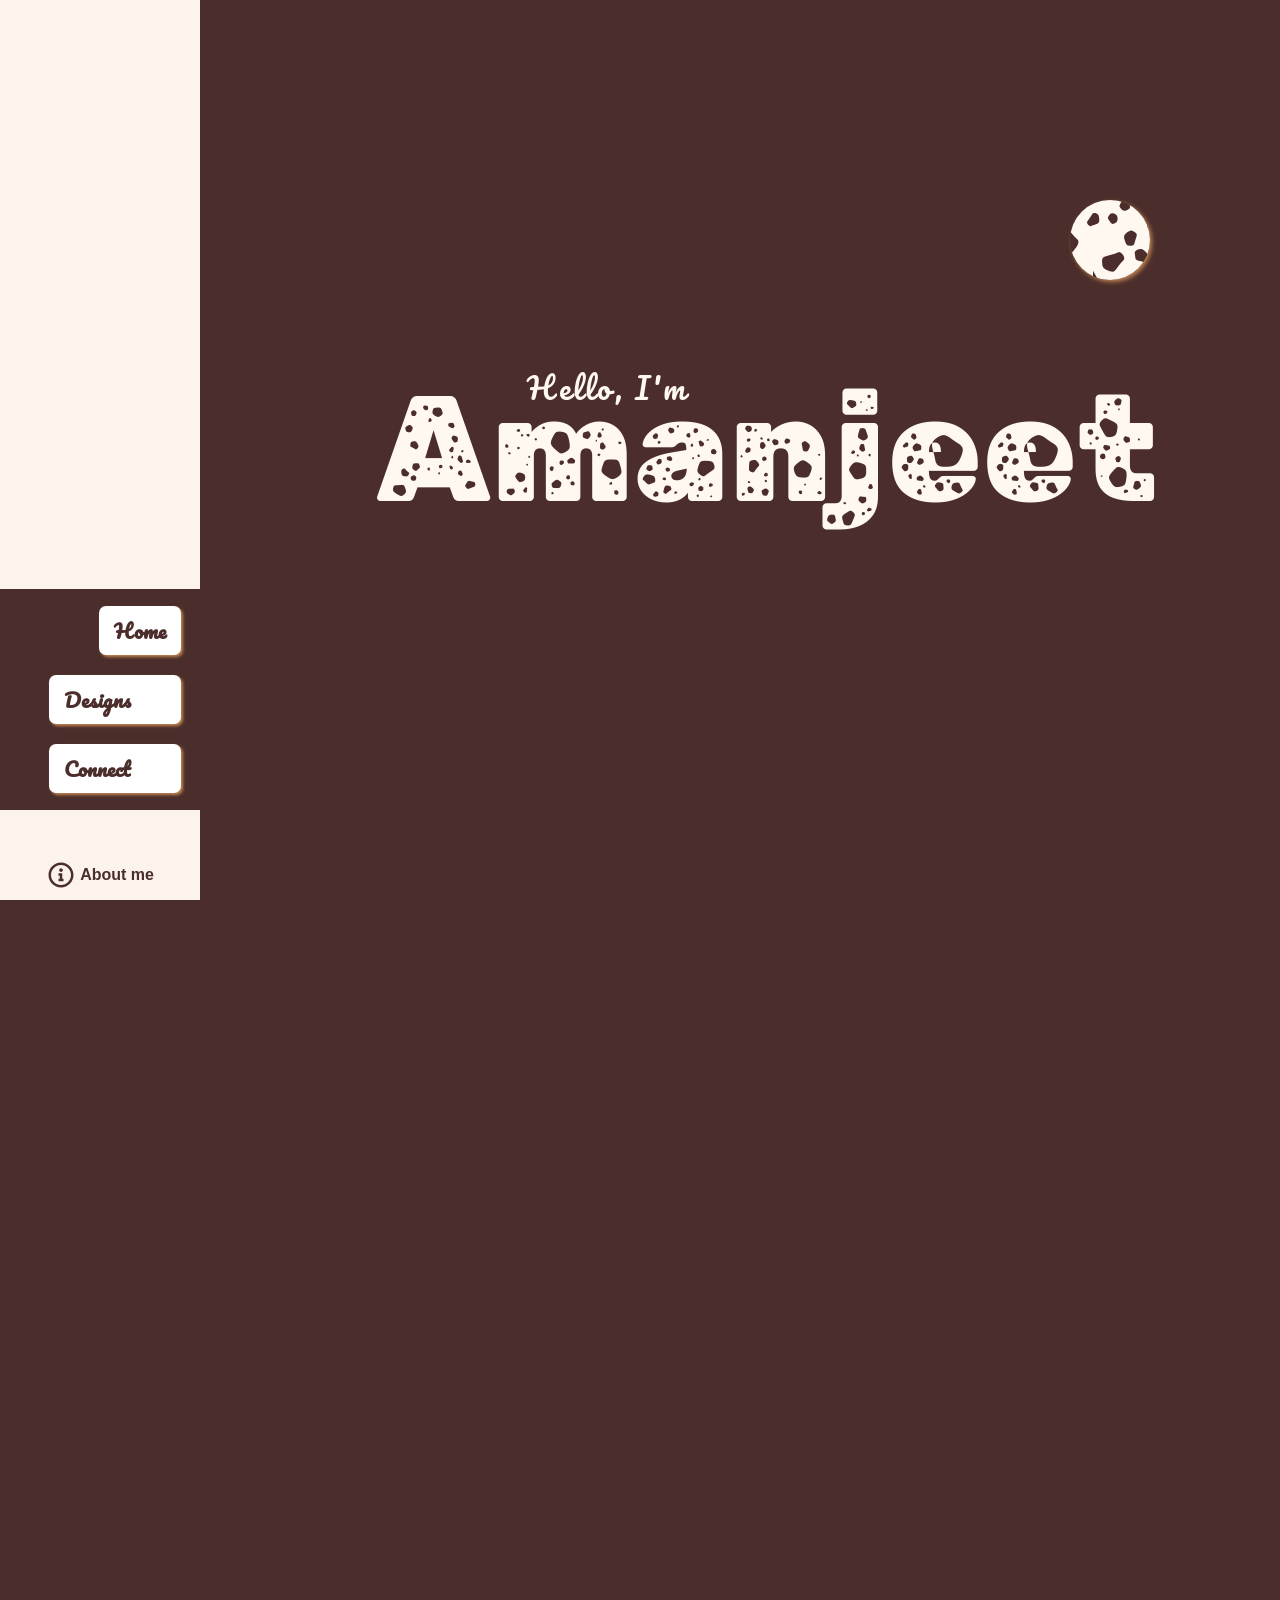
==== index.html @ 7c087d67 "home page completed" ====
<!doctype html>
<html lang="en">
  <head>
    <meta charset="UTF-8" />
    <meta name="viewport" content="width=device-width, initial-scale=1.0" />
    <title>Beast Designer</title>
    <link rel="preconnect" href="https://fonts.googleapis.com" />
    <link rel="preconnect" href="https://fonts.gstatic.com" crossorigin />
    <link
      href="https://fonts.googleapis.com/css2?family=Audiowide&family=Bebas+Neue&family=Black+Ops+One&family=Montserrat:ital,wght@0,100..900;1,100..900&family=Pacifico&display=swap"
      rel="stylesheet"
    />
    <link rel="preconnect" href="https://fonts.googleapis.com" />
    <link rel="preconnect" href="https://fonts.gstatic.com" crossorigin />
    <link
      href="https://fonts.googleapis.com/css2?family=Audiowide&family=Bebas+Neue&family=Black+Ops+One&family=Montserrat:ital,wght@0,100..900;1,100..900&family=Pacifico&family=Rubik+Moonrocks&display=swap"
      rel="stylesheet"
    />

    <link rel="stylesheet" href="style.css" />
  </head>

  <body>
    <div class="sense">
        <div class="about_me">
        <div class="cut">
            <svg width="30" xmlns="http://www.w3.org/2000/svg" viewBox="0 0 24 24" fill="currentColor"><path d="M12 22C6.47715 22 2 17.5228 2 12C2 6.47715 6.47715 2 12 2C17.5228 2 22 6.47715 22 12C22 17.5228 17.5228 22 12 22ZM12 20C16.4183 20 20 16.4183 20 12C20 7.58172 16.4183 4 12 4C7.58172 4 4 7.58172 4 12C4 16.4183 7.58172 20 12 20ZM12 10.5858L14.8284 7.75736L16.2426 9.17157L13.4142 12L16.2426 14.8284L14.8284 16.2426L12 13.4142L9.17157 16.2426L7.75736 14.8284L10.5858 12L7.75736 9.17157L9.17157 7.75736L12 10.5858Z"></path></svg>
        </div>
    </div>
    </div>
    <header>
      <nav>
        <div class="logo"></div>
        <div class="options">
          <ul>
            <a href="#home"><li>Home</li></a>
            <a href="#desingsPath"><li>Designs</li></a>
            <li>Connect</li>
          </ul>
        </div>
        <div class="info">
            <svg width="30" xmlns="http://www.w3.org/2000/svg" viewBox="0 0 24 24" fill="currentColor"><path d="M12 22C6.47715 22 2 17.5228 2 12 2 6.47715 6.47715 2 12 2 17.5228 2 22 6.47715 22 12 22 17.5228 17.5228 22 12 22ZM12 20C16.4183 20 20 16.4183 20 12 20 7.58172 16.4183 4 12 4 7.58172 4 4 7.58172 4 12 4 16.4183 7.58172 20 12 20ZM13 10.5V15H14V17H10V15H11V12.5H10V10.5H13ZM13.5 8C13.5 8.82843 12.8284 9.5 12 9.5 11.1716 9.5 10.5 8.82843 10.5 8 10.5 7.17157 11.1716 6.5 12 6.5 12.8284 6.5 13.5 7.17157 13.5 8Z"></path></svg> <p>About me</p>
        </div>
      </nav>
    </header>
    <main>
      <div class="first">
        <div id="home"></div>
        <div class="astro">K</div>
        <p></p>
        <h1>
          <span> Hello, I'm </span>
          Amanjeet
        </h1>
      </div>
      <div class="second">
        <div id="desingsPath"></div>
      </div>
      <div class="thrird"></div>
    </main>
    <footer></footer>

    <script src="script.js"></script>
  </body>
</html>
---- style.css ----
:root {
  /* colors */
  --primary-color: #fff8f0;
  --primary-sec-color: rgb(252, 244, 235);
  --sec-color: #c08552;
  --third-color: #8c5a3c;
  --fourth-color: #4b2e2b;
}

* {
  padding: 0;
  margin: 0;
  box-sizing: border-box;
}
main,
html {
  position: relative;
  height: 100%;
  overflow-x: hidden;
  width: 100vw;
  color: var(--primary-color);
  background-color: var(--fourth-color);
  scrollbar-width: none;
  font-family: sans-serif;
}
a{
    text-decoration: none;
    color: var(--fourth-color);
}
.about_me{
    height: 400px;
    width: 500px;
    position: fixed;
    top: 25%;
    left: 40%;
    background-color: var(--sec-color);
    z-index: 99;
    border-radius: 10px;
    scale: .3;
    opacity: 0;
    transform-origin: center;
    transition: .3s;
    background-origin: center;
    /* position: relative; */
}
.about_me .cut{
    display: flex;
    align-items: center;
    justify-content: center;
    position: absolute;
    right: 10px;
    top: 10px;
    cursor: pointer;
}
.sense{
    height: 100vh;
    width: 100vw;
    position: absolute;
}
#home{
    position: absolute;
    top: 0px;
    width: 100%;
    height: 20px;
}
nav {
  position: fixed;
  color: var(--fourth-color);
  display: flex;
  flex-direction: column;
  align-items: center;
  justify-content: space-between;
  height: 100vh;
  width: min-content;
  background-color: var(--primary-sec-color);
  z-index: 99;
}
.logo {
  background-image: url(./src/images/logo.png);
  /* border: 2px solid red; */
  height: 105px;
  width: 200px;
  background-position: center;
  background-size: cover;
}
.options {
  position: absolute;
  bottom: 10%;
  width: min-content;
  background-color: var(--fourth-color);
  border-radius: 10px;
}
ul {
  display: flex;
  flex-direction: column;
  justify-content: space-around;
  list-style: none;
  padding: 7px 40px;
}
li {
  align-items: center;
  padding: 7px 15px;
  margin: 10px 20px;
  font-size: 20px;
  background-color: white;
  border-radius: 7px;
  cursor: pointer;
  font-weight: 600;
  box-shadow: 2px 2px 3px var(--sec-color);
  transition: 0.3s;
  margin-left: 50px;
  font-family: "Pacifico", cursive;
}
li:hover {
  scale: 1.05;
  box-shadow: 3px 3px 5px var(--sec-color);
}
.info{
    width: 66%;
    display: flex;
    align-items: center;
    padding: 10px;
    font-weight: 600;
    justify-content: space-around;
    cursor: zoom-in;
}

/* first page */
.first {
  height: 100vh;
  margin-left: 20vw;
  width: 80vw;
  display: flex;
  flex-direction: column;
  align-items: center;
  justify-content: center;
  color: var(--primary-color);
  font-family: "Rubik Moonrocks", sans-serif;
  font-weight: 400;
  font-style: normal;
}
.first h1 {
  letter-spacing: 2px;
  font-weight: 400;
  font-size: 150px;
  position: relative;
}
.first h1 span {
  font-family: "Pacifico", cursive;
  position: absolute;
  font-size: 30px;
  left: 150px;
}
.astro{
    height: 80px;
    width: 80px;
    overflow: hidden;
    /* background-color: red; */
    position: absolute;
    right: 130px;
    top: 200px;
    border-radius: 50%;
    font-size: 300px;
    display: flex;
    align-items: center;
    justify-content: center;
    box-shadow: 2px 2px 4px  #c08552;
}

/* second */
.second {
  position: relative;
  height: 100vh;
}

#desingsPath{
    position: absolute;
    top: 0px;
}
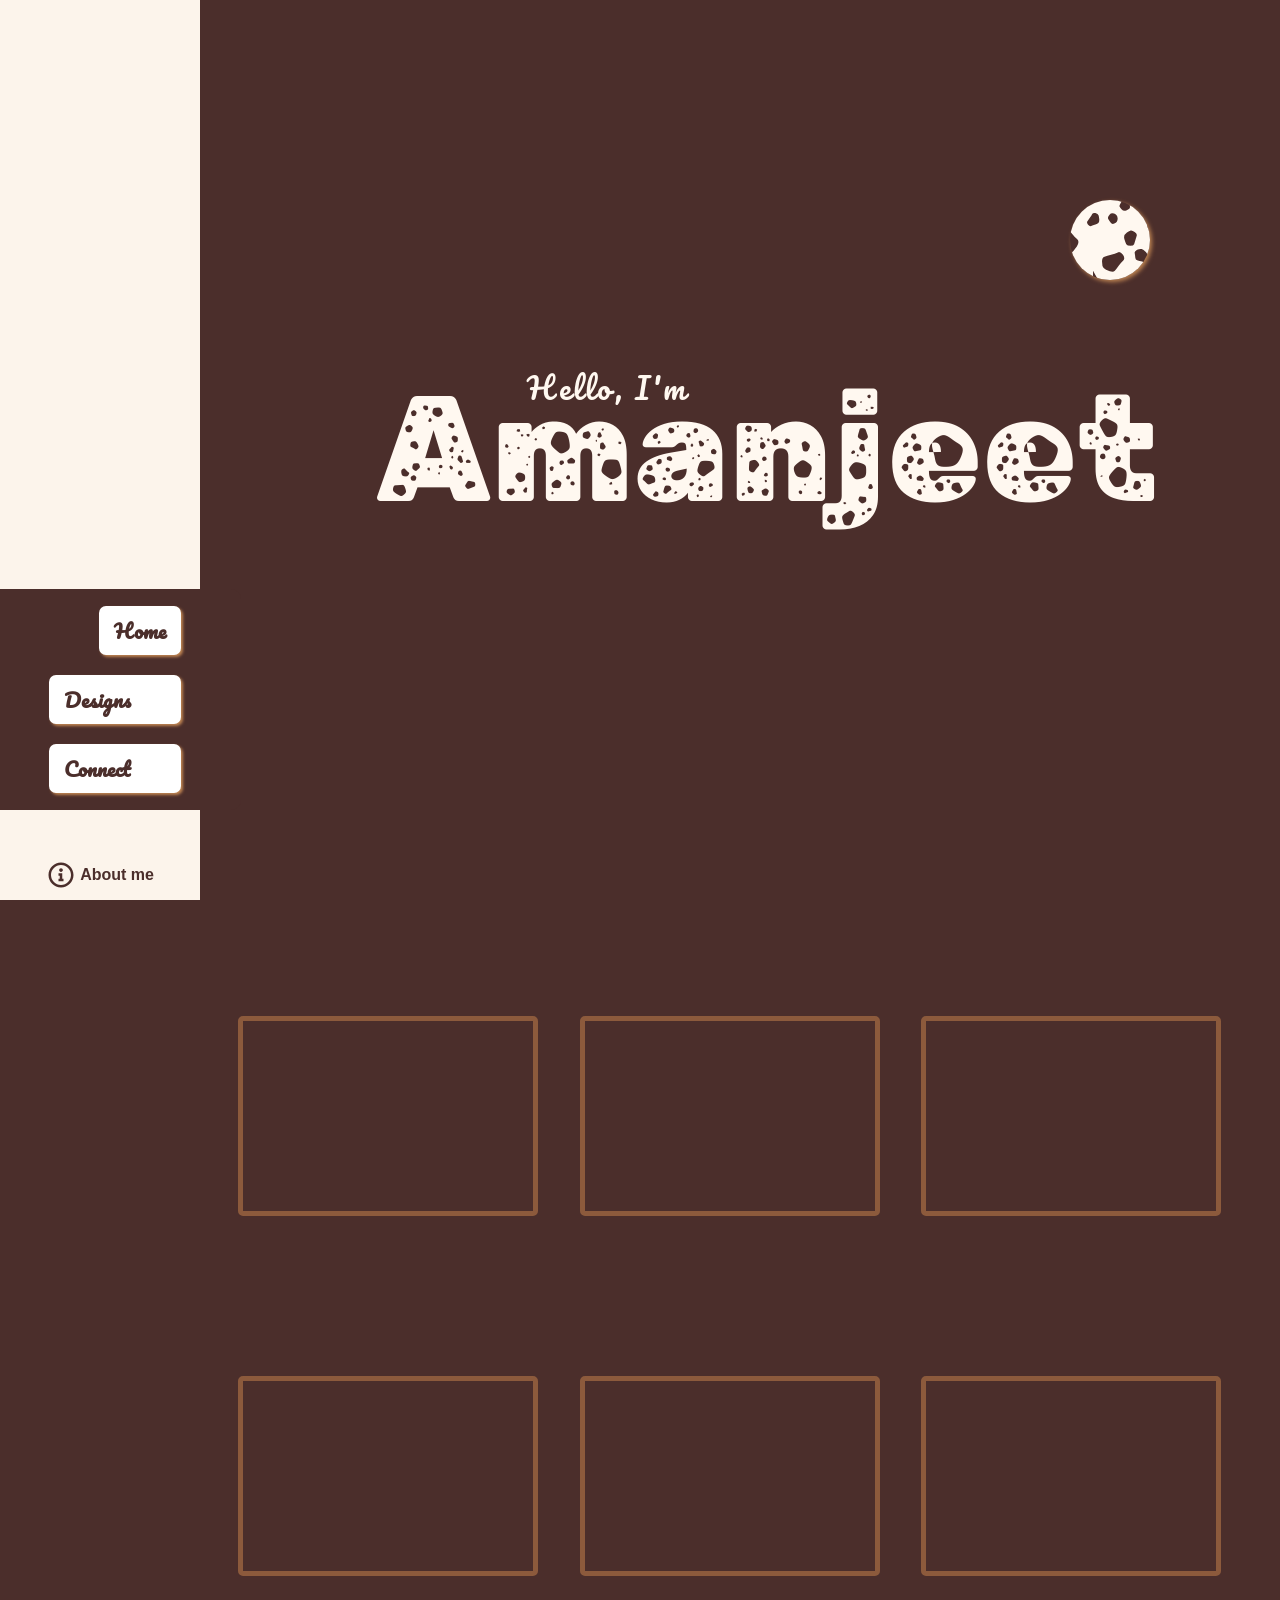
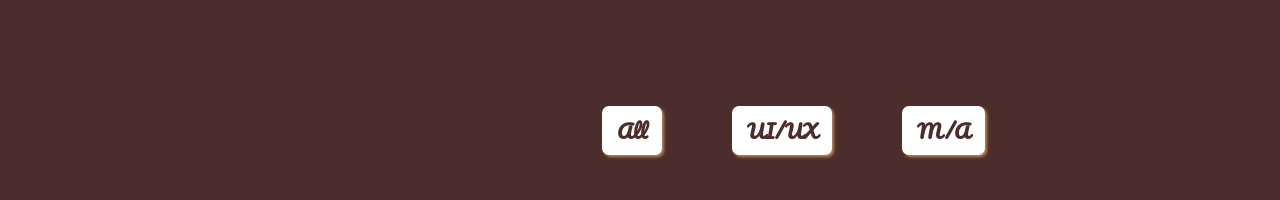
==== commit 4bac1c46: "second  UI completed" ====
--- a/index.html
+++ b/index.html
@@ -22,11 +22,20 @@
 
   <body>
     <div class="sense">
-        <div class="about_me">
+      <div class="about_me">
         <div class="cut">
-            <svg width="30" xmlns="http://www.w3.org/2000/svg" viewBox="0 0 24 24" fill="currentColor"><path d="M12 22C6.47715 22 2 17.5228 2 12C2 6.47715 6.47715 2 12 2C17.5228 2 22 6.47715 22 12C22 17.5228 17.5228 22 12 22ZM12 20C16.4183 20 20 16.4183 20 12C20 7.58172 16.4183 4 12 4C7.58172 4 4 7.58172 4 12C4 16.4183 7.58172 20 12 20ZM12 10.5858L14.8284 7.75736L16.2426 9.17157L13.4142 12L16.2426 14.8284L14.8284 16.2426L12 13.4142L9.17157 16.2426L7.75736 14.8284L10.5858 12L7.75736 9.17157L9.17157 7.75736L12 10.5858Z"></path></svg>
+          <svg
+            width="30"
+            xmlns="http://www.w3.org/2000/svg"
+            viewBox="0 0 24 24"
+            fill="currentColor"
+          >
+            <path
+              d="M12 22C6.47715 22 2 17.5228 2 12C2 6.47715 6.47715 2 12 2C17.5228 2 22 6.47715 22 12C22 17.5228 17.5228 22 12 22ZM12 20C16.4183 20 20 16.4183 20 12C20 7.58172 16.4183 4 12 4C7.58172 4 4 7.58172 4 12C4 16.4183 7.58172 20 12 20ZM12 10.5858L14.8284 7.75736L16.2426 9.17157L13.4142 12L16.2426 14.8284L14.8284 16.2426L12 13.4142L9.17157 16.2426L7.75736 14.8284L10.5858 12L7.75736 9.17157L9.17157 7.75736L12 10.5858Z"
+            ></path>
+          </svg>
         </div>
-    </div>
+      </div>
     </div>
     <header>
       <nav>
@@ -35,11 +44,21 @@
           <ul>
             <a href="#home"><li>Home</li></a>
             <a href="#desingsPath"><li>Designs</li></a>
-            <li>Connect</li>
+            <a href="#connect"><li>Connect</li></a>
           </ul>
         </div>
         <div class="info">
-            <svg width="30" xmlns="http://www.w3.org/2000/svg" viewBox="0 0 24 24" fill="currentColor"><path d="M12 22C6.47715 22 2 17.5228 2 12 2 6.47715 6.47715 2 12 2 17.5228 2 22 6.47715 22 12 22 17.5228 17.5228 22 12 22ZM12 20C16.4183 20 20 16.4183 20 12 20 7.58172 16.4183 4 12 4 7.58172 4 4 7.58172 4 12 4 16.4183 7.58172 20 12 20ZM13 10.5V15H14V17H10V15H11V12.5H10V10.5H13ZM13.5 8C13.5 8.82843 12.8284 9.5 12 9.5 11.1716 9.5 10.5 8.82843 10.5 8 10.5 7.17157 11.1716 6.5 12 6.5 12.8284 6.5 13.5 7.17157 13.5 8Z"></path></svg> <p>About me</p>
+          <svg
+            width="30"
+            xmlns="http://www.w3.org/2000/svg"
+            viewBox="0 0 24 24"
+            fill="currentColor"
+          >
+            <path
+              d="M12 22C6.47715 22 2 17.5228 2 12 2 6.47715 6.47715 2 12 2 17.5228 2 22 6.47715 22 12 22 17.5228 17.5228 22 12 22ZM12 20C16.4183 20 20 16.4183 20 12 20 7.58172 16.4183 4 12 4 7.58172 4 4 7.58172 4 12 4 16.4183 7.58172 20 12 20ZM13 10.5V15H14V17H10V15H11V12.5H10V10.5H13ZM13.5 8C13.5 8.82843 12.8284 9.5 12 9.5 11.1716 9.5 10.5 8.82843 10.5 8 10.5 7.17157 11.1716 6.5 12 6.5 12.8284 6.5 13.5 7.17157 13.5 8Z"
+            ></path>
+          </svg>
+          <p>About me</p>
         </div>
       </nav>
     </header>
@@ -54,9 +73,26 @@
         </h1>
       </div>
       <div class="second">
+        <div class="designs">
+          <div class="card"></div>
+          <div class="card"></div>
+          <div class="card"></div>
+          <div class="card"></div>
+          <div class="card"></div>
+          <div class="card"></div>
+          
+        </div>
         <div id="desingsPath"></div>
+
+        <div class="filters">
+          <ul>
+            <li>All</li>
+            <li>UI/UX</li>
+            <li>M/A</li>
+          </ul>
+        </div>
       </div>
-      <div class="thrird"></div>
+     
     </main>
     <footer></footer>
 
--- a/style.css
+++ b/style.css
@@ -5,6 +5,10 @@
   --sec-color: #c08552;
   --third-color: #8c5a3c;
   --fourth-color: #4b2e2b;
+
+  /* fonts */
+  --cursive: "Pacifico", cursive;
+  --moon-text: "Rubik Moonrocks", sans-serif;
 }
 
 * {
@@ -23,45 +27,45 @@
   scrollbar-width: none;
   font-family: sans-serif;
 }
-a{
-    text-decoration: none;
-    color: var(--fourth-color);
-}
-.about_me{
-    height: 400px;
-    width: 500px;
-    position: fixed;
-    top: 25%;
-    left: 40%;
-    background-color: var(--sec-color);
-    z-index: 99;
-    border-radius: 10px;
-    scale: .3;
-    opacity: 0;
-    transform-origin: center;
-    transition: .3s;
-    background-origin: center;
-    /* position: relative; */
-}
-.about_me .cut{
-    display: flex;
-    align-items: center;
-    justify-content: center;
-    position: absolute;
-    right: 10px;
-    top: 10px;
-    cursor: pointer;
-}
-.sense{
-    height: 100vh;
-    width: 100vw;
-    position: absolute;
-}
-#home{
-    position: absolute;
-    top: 0px;
-    width: 100%;
-    height: 20px;
+a {
+  text-decoration: none;
+  color: var(--fourth-color);
+}
+.about_me {
+  height: 400px;
+  width: 500px;
+  position: fixed;
+  top: 25%;
+  left: 40%;
+  background-color: var(--sec-color);
+  z-index: 99;
+  border-radius: 10px;
+  scale: 0.3;
+  opacity: 0;
+  transform-origin: center;
+  transition: 0.3s;
+  background-origin: center;
+  /* position: relative; */
+}
+.about_me .cut {
+  display: flex;
+  align-items: center;
+  justify-content: center;
+  position: absolute;
+  right: 10px;
+  top: 10px;
+  cursor: pointer;
+}
+.sense {
+  height: 100vh;
+  width: 100vw;
+  position: absolute;
+}
+#home {
+  position: absolute;
+  top: 0px;
+  width: 100%;
+  height: 20px;
 }
 nav {
   position: fixed;
@@ -109,35 +113,38 @@
   box-shadow: 2px 2px 3px var(--sec-color);
   transition: 0.3s;
   margin-left: 50px;
-  font-family: "Pacifico", cursive;
+  font-family: var(--cursive);
 }
 li:hover {
   scale: 1.05;
   box-shadow: 3px 3px 5px var(--sec-color);
 }
-.info{
-    width: 66%;
-    display: flex;
-    align-items: center;
-    padding: 10px;
-    font-weight: 600;
-    justify-content: space-around;
-    cursor: zoom-in;
+.info {
+  width: 66%;
+  display: flex;
+  align-items: center;
+  padding: 10px;
+  font-weight: 600;
+  justify-content: space-around;
+  cursor: zoom-in;
 }
 
 /* first page */
 .first {
   height: 100vh;
+  width: 80vw;
   margin-left: 20vw;
-  width: 80vw;
   display: flex;
   flex-direction: column;
   align-items: center;
   justify-content: center;
   color: var(--primary-color);
-  font-family: "Rubik Moonrocks", sans-serif;
+  font-family: var(--moon-text);
   font-weight: 400;
   font-style: normal;
+  position: absolute;
+  right: 0px;
+  
 }
 .first h1 {
   letter-spacing: 2px;
@@ -146,34 +153,148 @@
   position: relative;
 }
 .first h1 span {
-  font-family: "Pacifico", cursive;
+  font-family: var(--cursive);
   position: absolute;
   font-size: 30px;
   left: 150px;
 }
-.astro{
-    height: 80px;
-    width: 80px;
-    overflow: hidden;
-    /* background-color: red; */
-    position: absolute;
-    right: 130px;
-    top: 200px;
-    border-radius: 50%;
-    font-size: 300px;
-    display: flex;
-    align-items: center;
-    justify-content: center;
-    box-shadow: 2px 2px 4px  #c08552;
+.astro {
+  height: 80px;
+  width: 80px;
+  overflow: hidden;
+  /* background-color: red; */
+  position: absolute;
+  right: 130px;
+  top: 200px;
+  border-radius: 50%;
+  font-size: 300px;
+  display: flex;
+  align-items: center;
+  justify-content: center;
+  box-shadow: 2px 2px 4px #c08552;
 }
 
 /* second */
 .second {
   position: relative;
   height: 100vh;
-}
-
-#desingsPath{
-    position: absolute;
-    top: 0px;
-}
+  right: 0px;
+  width: full;
+  display: flex;
+  margin-top: 100vh;
+}
+.designs{
+  width: 80%;
+  height: 80vh;
+  margin-left: 17vw;
+  margin-top: 4vh;
+  z-index: 100000;
+  display: flex;
+  align-items: center;
+  justify-content: space-around;
+  flex-wrap: wrap;
+}
+.card{
+  height: 200px;
+  width: 300px;
+  margin: 10px 20px;
+  border: 5px solid var(--third-color);
+  border-radius: 5px;
+}
+
+#desingsPath {
+  position: absolute;
+  top: 0px;
+}
+.filters {
+  position: absolute;
+  bottom: 40px;
+  left: 40%;
+  border-radius: 45px;
+  width: 400px;
+  height: 60px;
+  color: #4b2e2b;
+  display: flex;
+}
+.filters ul {
+  display: flex;
+  align-items: center;
+  justify-content: center;
+  flex-wrap: wrap;
+}
+/* third */
+.third {
+  height: 100vh;
+  width: 80vw;
+  margin-left: 20vw;
+  position: relative;
+  display: flex;
+  align-items: center;
+  justify-content: center;
+  flex-direction: column;
+}
+.third h3 {
+  font-family: var(--cursive);
+}
+.third #connect {
+  position: absolute;
+  top: 0px;
+}
+.third form {
+  background-color: var(--primary-sec-color);
+  padding: 40px 70px;
+  border-radius: 10px;
+  min-height: 60vh;
+  position: relative;
+}
+form input,
+form textarea {
+  width: 250px;
+  height: 50px;
+  padding: 3px 10px;
+  border: 2px solid var(--third-color);
+  border-radius: 10px 20px 5px;
+  letter-spacing: 1px;
+  font-family: var(--cursive);
+
+}
+
+form textarea {
+  width: 100%;
+  margin: 10px 0px;
+  padding: 10px;
+  height: 100px;
+}
+form button {
+  position: absolute;
+  left: 50%;
+  top: 50%;
+  translate: -50%;
+  align-self: center;
+  width: 60%;
+  align-self: flex-end;
+  padding: 10px;
+  border: 2px solid var(--third-color);
+  border-radius: 20px 5px 10px;
+  font-family: var(--cursive);
+  background-color: var(--fourth-color);
+  color: var(--primary-color);
+  font-size: 20px;
+  cursor: pointer;
+
+}
+.social_media{
+  display: flex;
+  width: 100%;
+  height: min-content;
+  left: 0;
+  position: absolute;
+  bottom: 10%;
+  color: var(--fourth-color);
+}
+.social_media ul{
+  margin: 0%;
+  display: flex;
+  width: 100%;
+  flex-direction: row;
+}
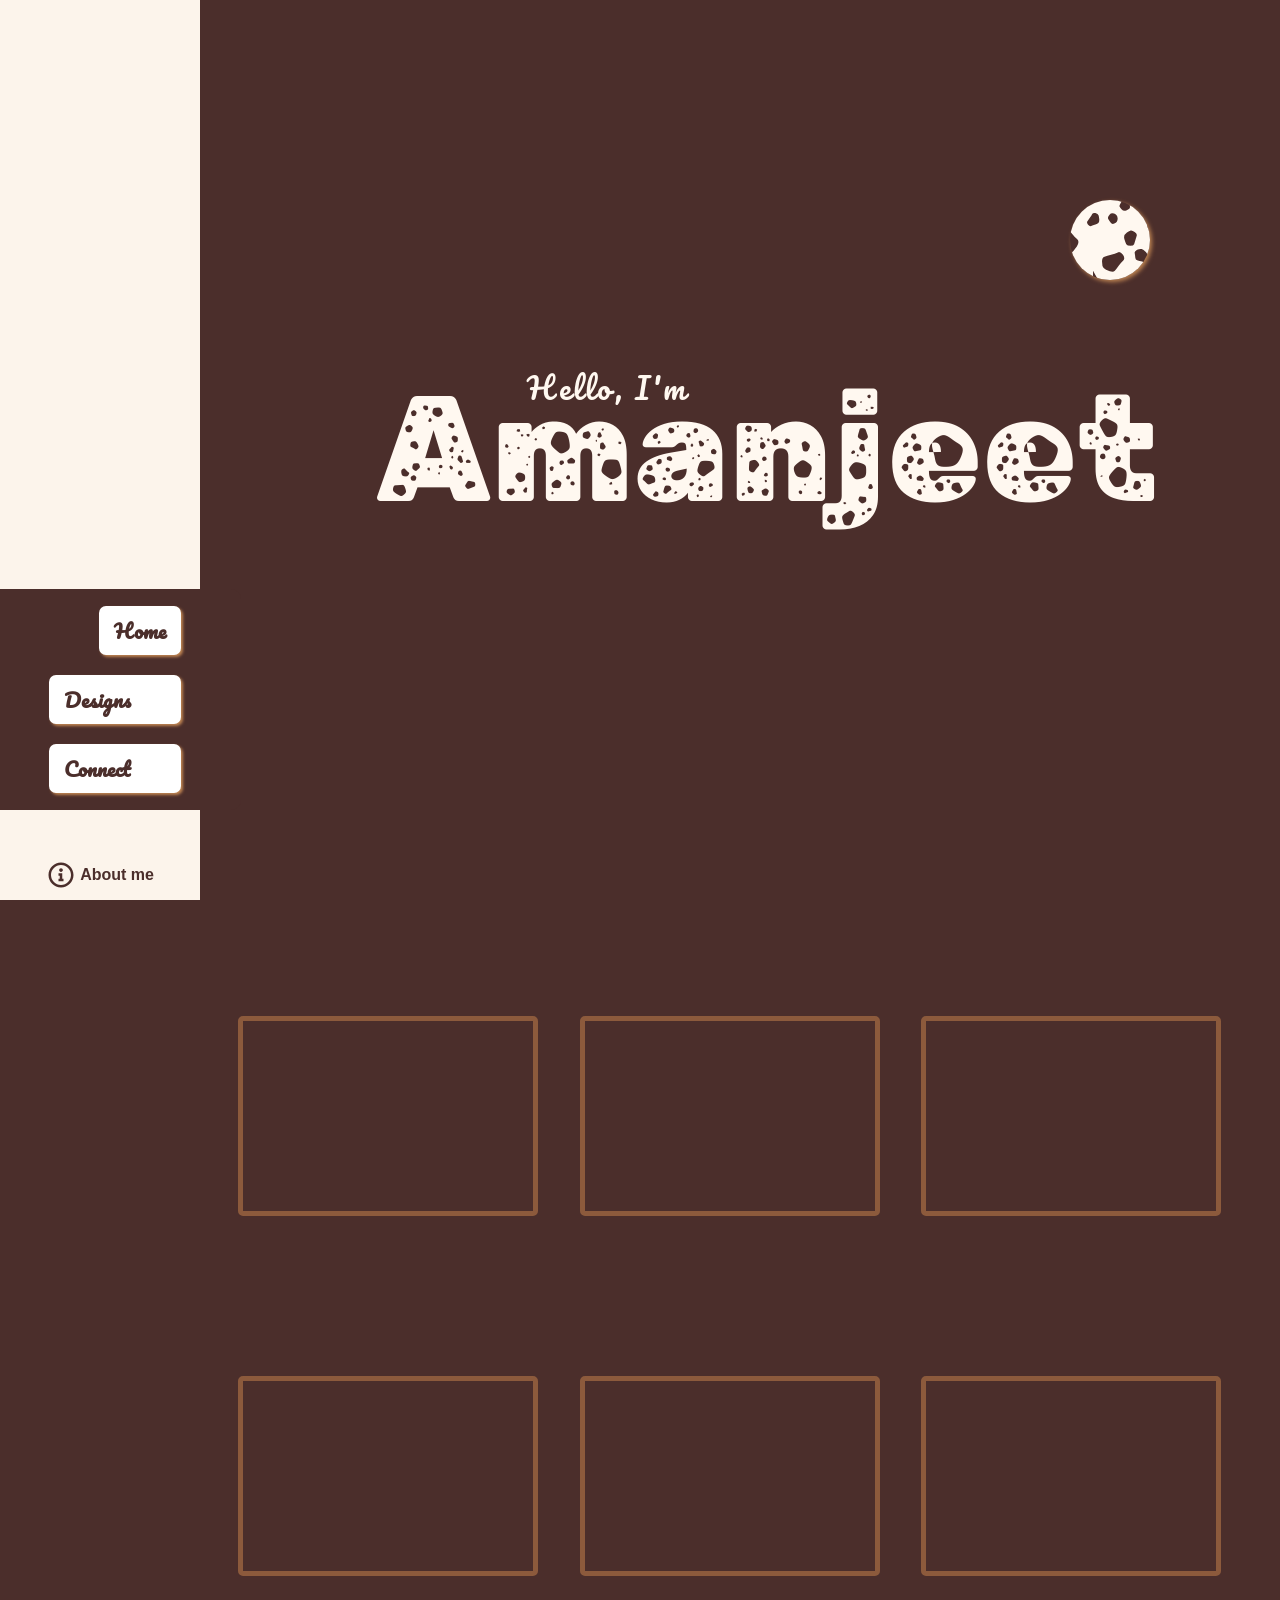
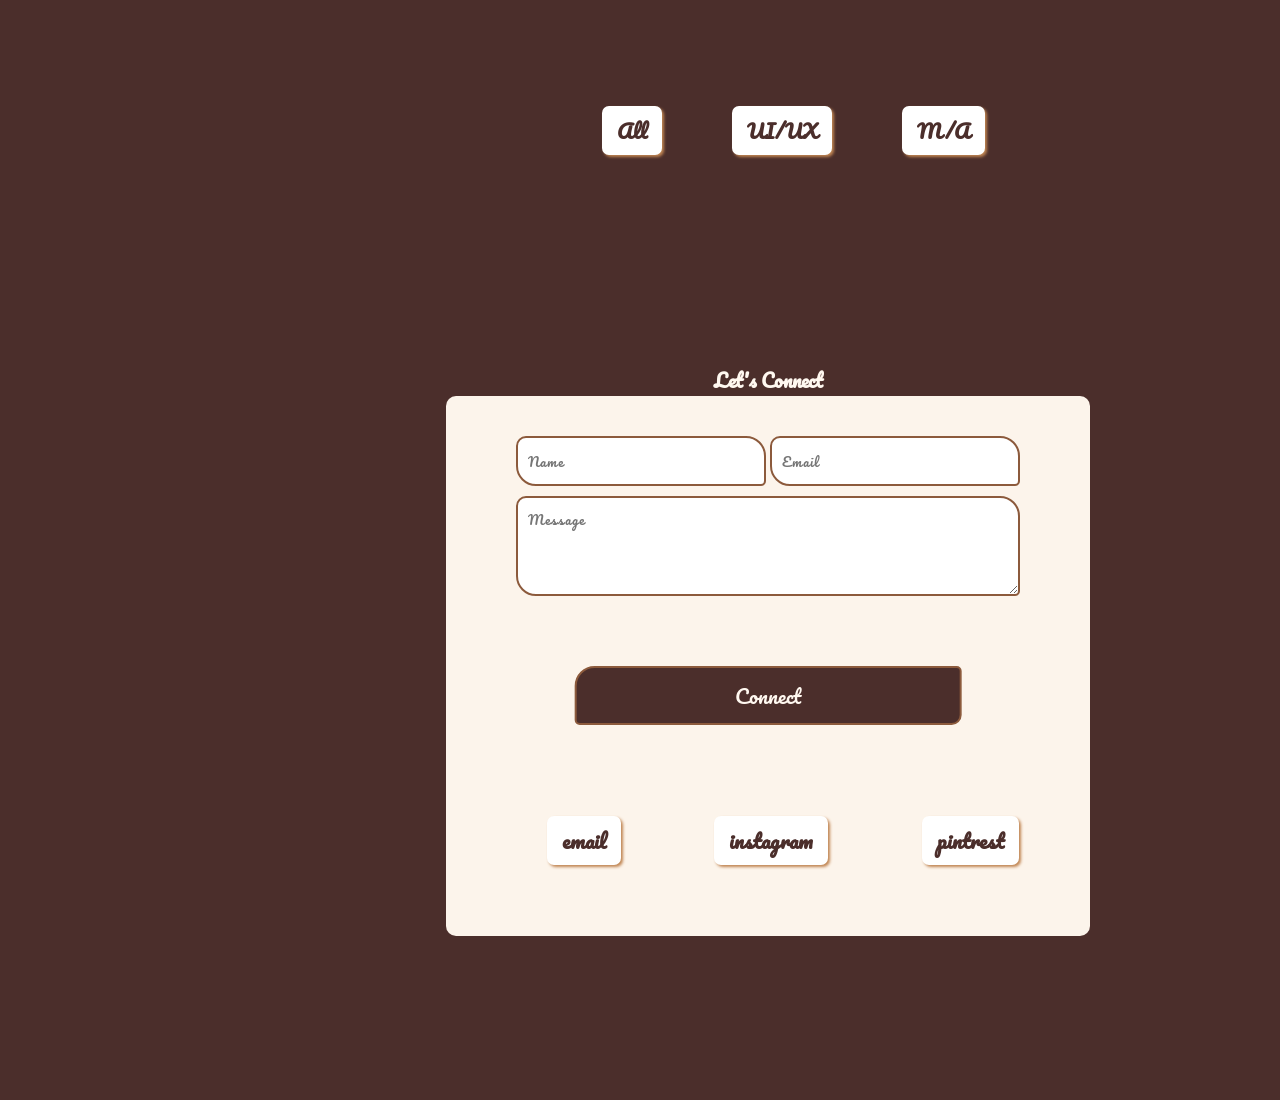
==== commit 2950c9e3: "third page form UI completed" ====
--- a/index.html
+++ b/index.html
@@ -92,7 +92,36 @@
           </ul>
         </div>
       </div>
-     
+       <div class="third">
+        <div id="connect"></div>
+        <h3>Let's Connect</h3>
+        <form action="POST">
+          <label for="name">
+            <input type="text" placeholder="Name" />
+          </label>
+          <label for="name">
+            <input type="text" placeholder="Email" />
+          </label>
+          <br />
+          <label for="message">
+            <textarea
+              name="message"
+              id="message"
+              placeholder="Message"
+            ></textarea>
+          </label>
+          <button type="submit">Connect</button>
+
+        <div class="social_media">
+          <ul>
+            <li>email</li>
+            <li>instagram</li>
+            <li>pintrest</li>
+          </ul>
+        </div>
+
+        </form>
+      </div>
     </main>
     <footer></footer>
 
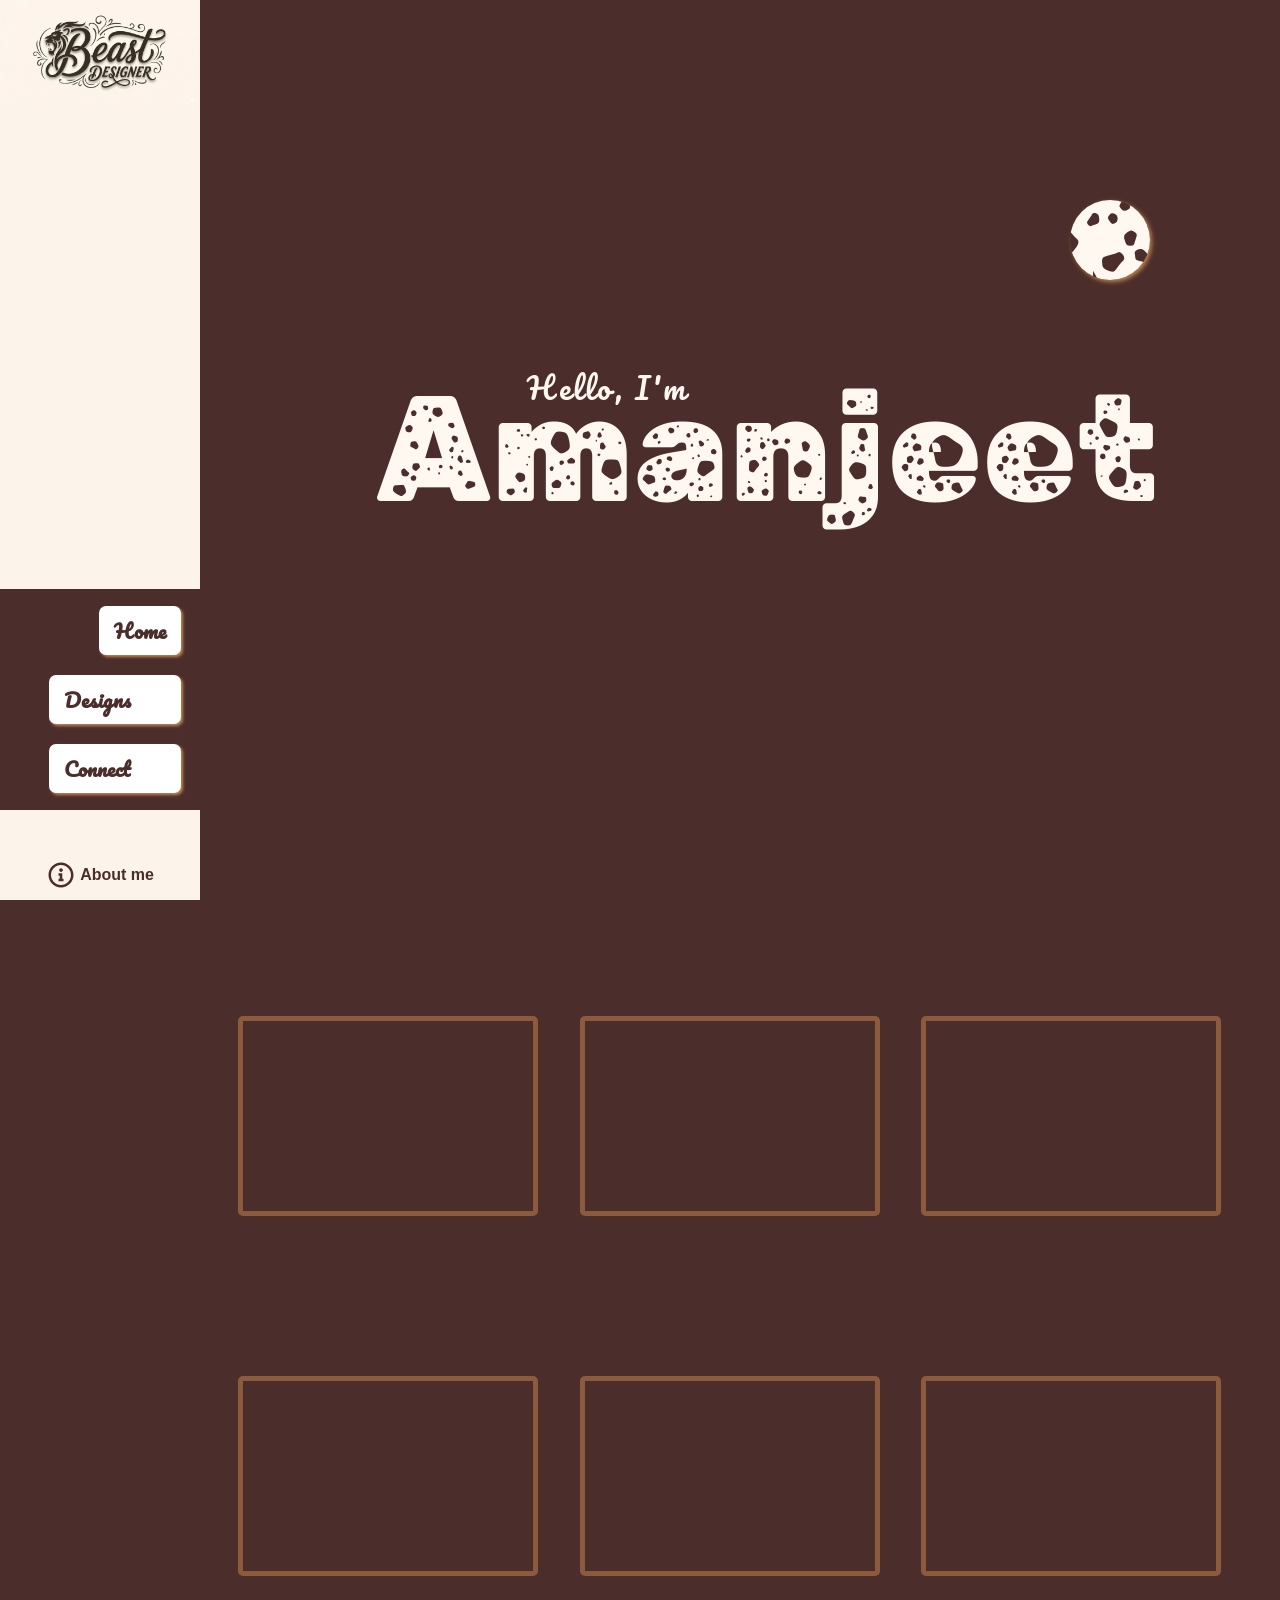
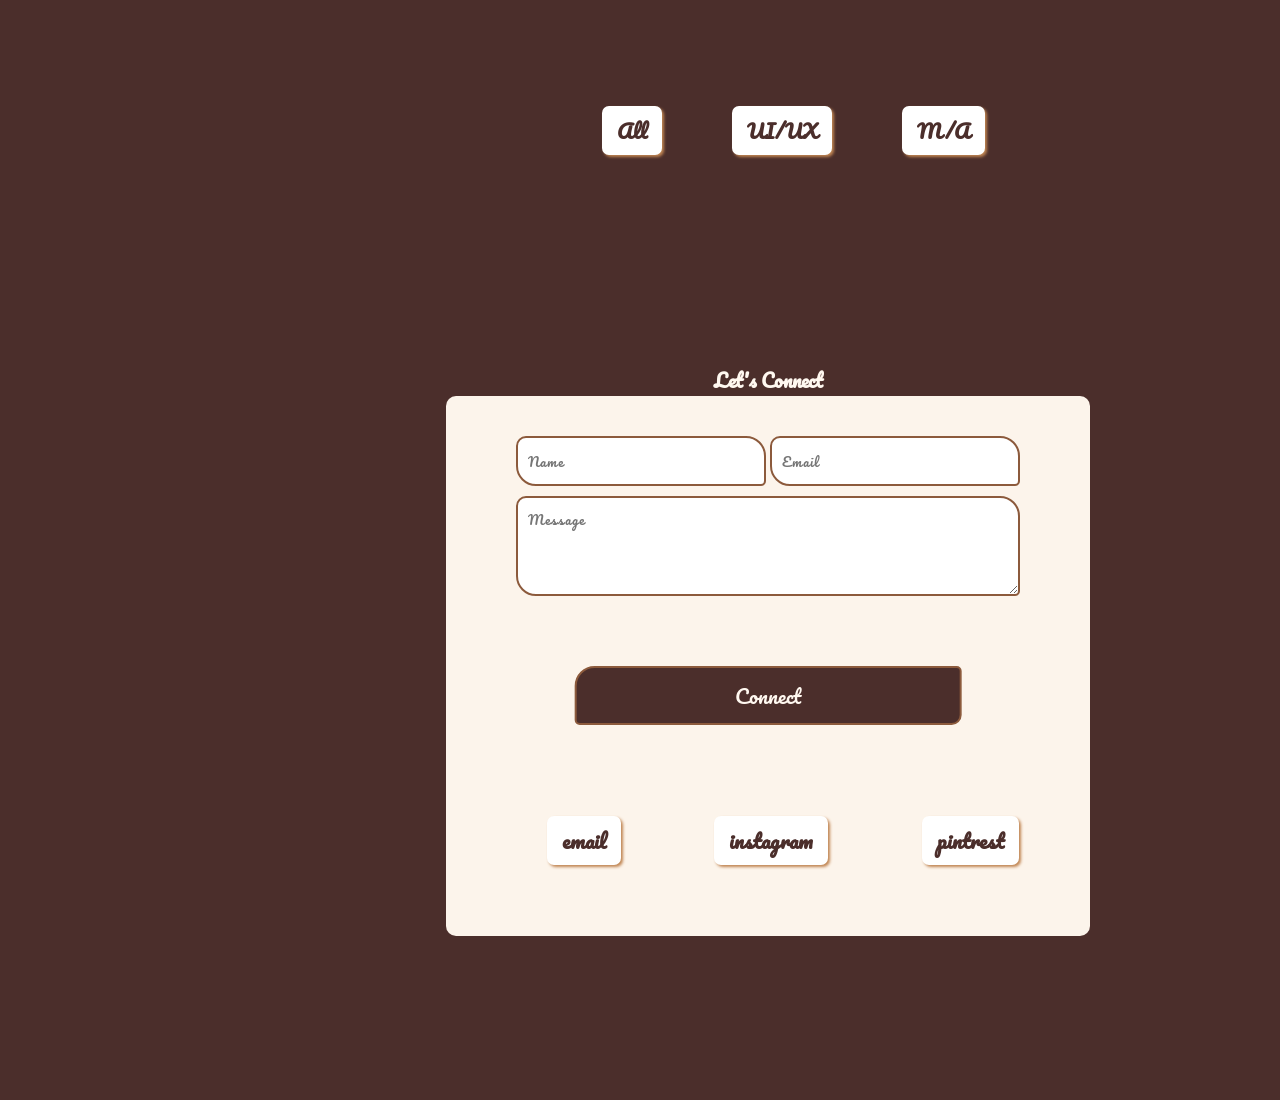
==== commit 9509ec69: "change the img ext" ====
--- a/index.html
+++ b/index.html
@@ -39,7 +39,8 @@
     </div>
     <header>
       <nav>
-        <div class="logo"></div>
+        <div class="logo">
+        </div>
         <div class="options">
           <ul>
             <a href="#home"><li>Home</li></a>
--- a/style.css
+++ b/style.css
@@ -80,7 +80,7 @@
   z-index: 99;
 }
 .logo {
-  background-image: url(./src/images/logo.png);
+  background-image: url(./src/images/logo.webp);
   /* border: 2px solid red; */
   height: 105px;
   width: 200px;
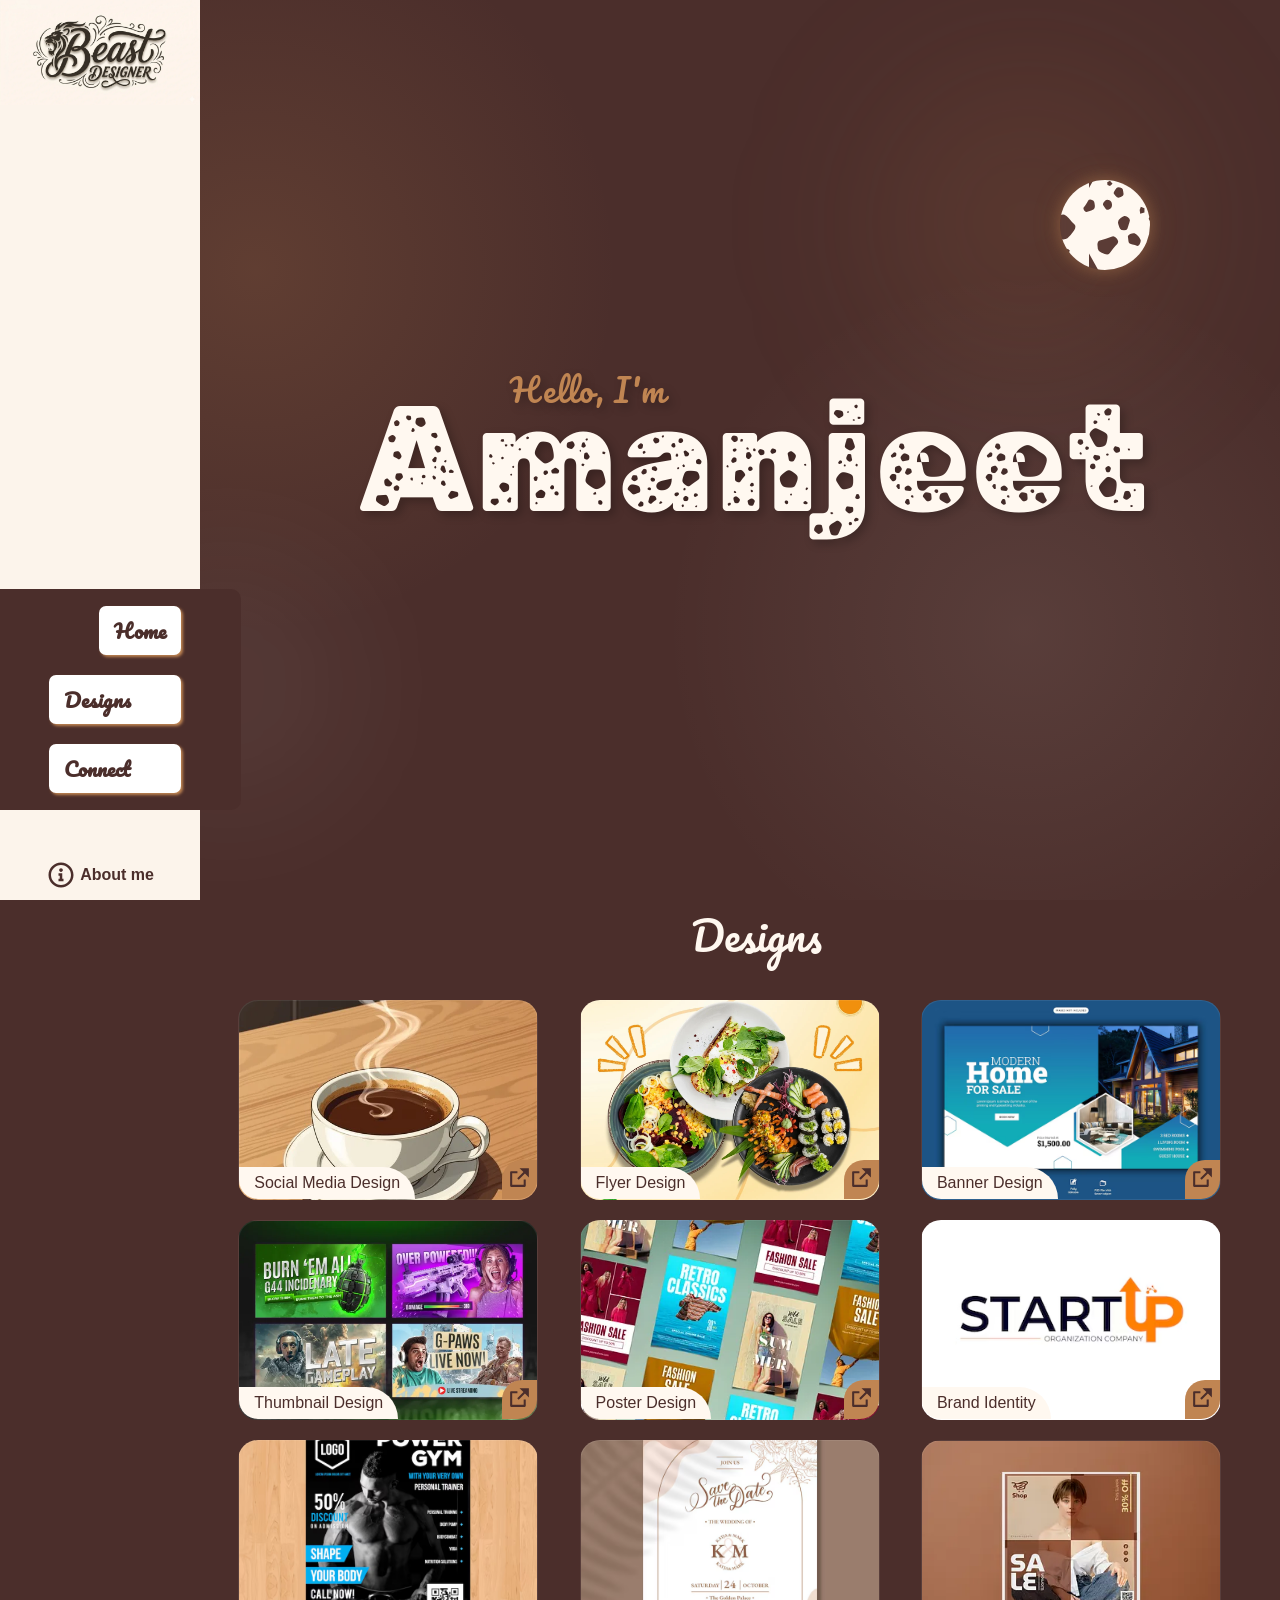
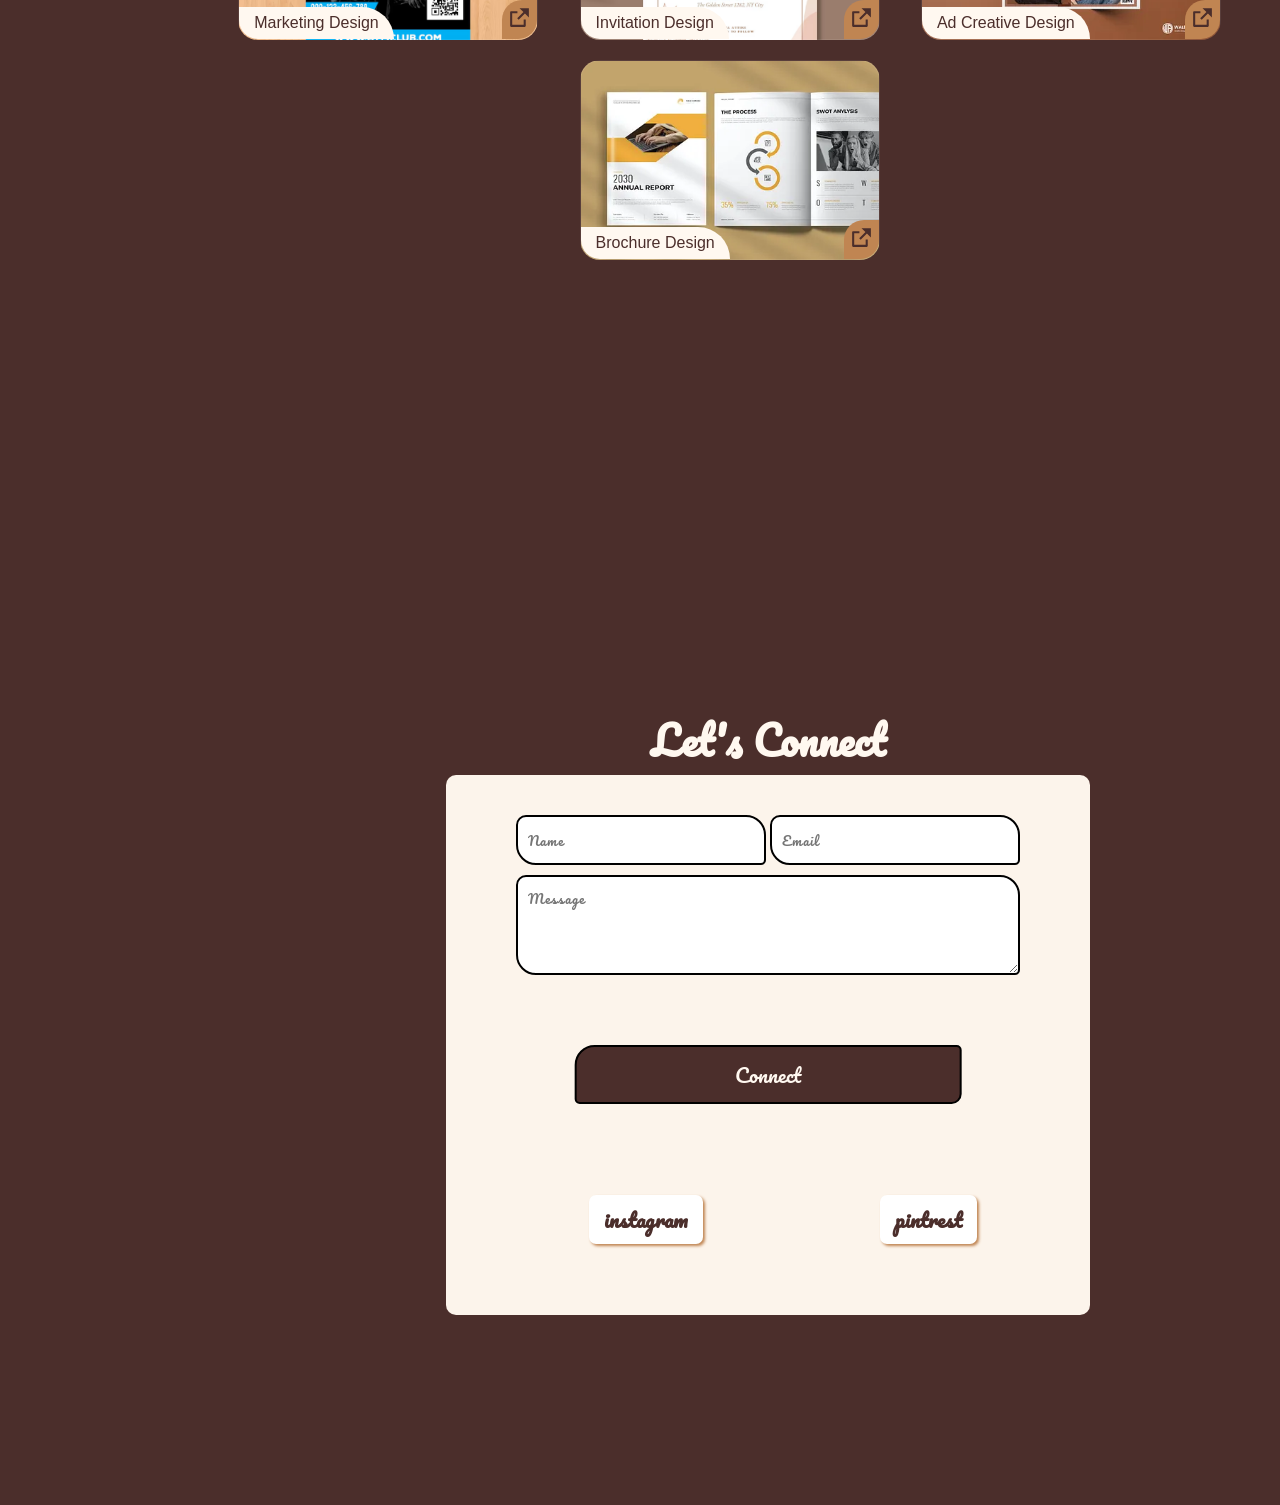
==== commit b6113423: "images added & second page completed" ====
--- a/index.html
+++ b/index.html
@@ -21,26 +21,24 @@
   </head>
 
   <body>
-    <div class="sense">
-      <div class="about_me">
-        <div class="cut">
-          <svg
-            width="30"
-            xmlns="http://www.w3.org/2000/svg"
-            viewBox="0 0 24 24"
-            fill="currentColor"
-          >
-            <path
-              d="M12 22C6.47715 22 2 17.5228 2 12C2 6.47715 6.47715 2 12 2C17.5228 2 22 6.47715 22 12C22 17.5228 17.5228 22 12 22ZM12 20C16.4183 20 20 16.4183 20 12C20 7.58172 16.4183 4 12 4C7.58172 4 4 7.58172 4 12C4 16.4183 7.58172 20 12 20ZM12 10.5858L14.8284 7.75736L16.2426 9.17157L13.4142 12L16.2426 14.8284L14.8284 16.2426L12 13.4142L9.17157 16.2426L7.75736 14.8284L10.5858 12L7.75736 9.17157L9.17157 7.75736L12 10.5858Z"
-            ></path>
-          </svg>
-        </div>
+    <div class="sense"></div>
+    <div class="about_me">
+      <div class="cut">
+        <svg
+          width="30"
+          xmlns="http://www.w3.org/2000/svg"
+          viewBox="0 0 24 24"
+          fill="currentColor"
+        >
+          <path
+            d="M12 22C6.47715 22 2 17.5228 2 12C2 6.47715 6.47715 2 12 2C17.5228 2 22 6.47715 22 12C22 17.5228 17.5228 22 12 22ZM12 20C16.4183 20 20 16.4183 20 12C20 7.58172 16.4183 4 12 4C7.58172 4 4 7.58172 4 12C4 16.4183 7.58172 20 12 20ZM12 10.5858L14.8284 7.75736L16.2426 9.17157L13.4142 12L16.2426 14.8284L14.8284 16.2426L12 13.4142L9.17157 16.2426L7.75736 14.8284L10.5858 12L7.75736 9.17157L9.17157 7.75736L12 10.5858Z"
+          ></path>
+        </svg>
       </div>
     </div>
     <header>
       <nav>
-        <div class="logo">
-        </div>
+        <div class="logo"></div>
         <div class="options">
           <ul>
             <a href="#home"><li>Home</li></a>
@@ -74,26 +72,14 @@
         </h1>
       </div>
       <div class="second">
+        <p class="headline" id="secondpage">Designs</p>
         <div class="designs">
-          <div class="card"></div>
-          <div class="card"></div>
-          <div class="card"></div>
-          <div class="card"></div>
-          <div class="card"></div>
-          <div class="card"></div>
-          
+          <!-- cards as project -->
         </div>
         <div id="desingsPath"></div>
+      </div>
 
-        <div class="filters">
-          <ul>
-            <li>All</li>
-            <li>UI/UX</li>
-            <li>M/A</li>
-          </ul>
-        </div>
-      </div>
-       <div class="third">
+      <div class="third">
         <div id="connect"></div>
         <h3>Let's Connect</h3>
         <form action="POST">
@@ -113,14 +99,12 @@
           </label>
           <button type="submit">Connect</button>
 
-        <div class="social_media">
-          <ul>
-            <li>email</li>
-            <li>instagram</li>
-            <li>pintrest</li>
-          </ul>
-        </div>
-
+          <div class="social_media">
+            <ul>
+              <li>instagram</li>
+              <li>pintrest</li>
+            </ul>
+          </div>
         </form>
       </div>
     </main>
--- a/style.css
+++ b/style.css
@@ -3,8 +3,9 @@
   --primary-color: #fff8f0;
   --primary-sec-color: rgb(252, 244, 235);
   --sec-color: #c08552;
-  --third-color: #8c5a3c;
+  --third-color: #000000;
   --fourth-color: #4b2e2b;
+  --fourth-blury-color: #4b2e2b67;
 
   /* fonts */
   --cursive: "Pacifico", cursive;
@@ -32,6 +33,8 @@
   color: var(--fourth-color);
 }
 .about_me {
+  border: 2px solid var(--fourth-color);
+  backdrop-filter: blur(20px);
   height: 400px;
   width: 500px;
   position: fixed;
@@ -57,9 +60,14 @@
   cursor: pointer;
 }
 .sense {
+  position:fixed;
+  top: 0px;
   height: 100vh;
   width: 100vw;
-  position: absolute;
+  z-index: 99;
+  background-color: var(--fourth-blury-color);
+  backdrop-filter: blur(15px);
+  display: none;
 }
 #home {
   position: absolute;
@@ -122,6 +130,7 @@
 .info {
   width: 66%;
   display: flex;
+  z-index: 99;
   align-items: center;
   padding: 10px;
   font-weight: 600;
@@ -132,7 +141,7 @@
 /* first page */
 .first {
   height: 100vh;
-  width: 80vw;
+  width: 100vw;
   margin-left: 20vw;
   display: flex;
   flex-direction: column;
@@ -143,35 +152,117 @@
   font-weight: 400;
   font-style: normal;
   position: absolute;
-  right: 0px;
-  
-}
+  right: 0;
+  overflow: hidden;
+  background:
+    radial-gradient(circle at 20% 30%, rgba(192, 133, 82, 0.18), transparent 30%),
+    radial-gradient(circle at 80% 70%, rgba(255, 248, 240, 0.08), transparent 30%);
+}
+
+/* small glowing decorative circle */
+.first::before {
+  content: "";
+  position: absolute;
+  width: 300px;
+  height: 300px;
+  border-radius: 50%;
+  top: 8%;
+  right: 8%;
+  background: rgba(192, 133, 82, 0.12);
+  filter: blur(80px);
+  z-index: 0;
+}
+
+.first::after {
+  content: "";
+  position: absolute;
+  width: 250px;
+  height: 250px;
+  border-radius: 50%;
+  bottom: 10%;
+  left: 8%;
+  background: rgba(255, 248, 240, 0.06);
+  filter: blur(70px);
+  z-index: 0;
+}
+
 .first h1 {
-  letter-spacing: 2px;
+  letter-spacing: 3px;
   font-weight: 400;
   font-size: 150px;
   position: relative;
-}
+  z-index: 2;
+  margin-left: 18vw;
+  text-shadow: 4px 4px 10px rgba(0, 0, 0, 0.25);
+  animation: floatText 3s ease-in-out infinite;
+}
+
 .first h1 span {
   font-family: var(--cursive);
   position: absolute;
-  font-size: 30px;
+  font-size: 32px;
   left: 150px;
-}
+  top: -10px;
+  color: var(--sec-color);
+  letter-spacing: 1px;
+}
+
+/* optional subtitle if you add <p> */
+.first p {
+  font-size: 18px;
+  margin-top: 20px;
+  letter-spacing: 2px;
+  color: var(--primary-sec-color);
+  z-index: 2;
+  opacity: 0.9;
+}
+
+/* improved astro circle */
 .astro {
-  height: 80px;
-  width: 80px;
+  height: 90px;
+  width: 90px;
   overflow: hidden;
-  /* background-color: red; */
   position: absolute;
   right: 130px;
-  top: 200px;
+  top: 180px;
   border-radius: 50%;
-  font-size: 300px;
+  font-size: 280px;
   display: flex;
   align-items: center;
   justify-content: center;
-  box-shadow: 2px 2px 4px #c08552;
+  box-shadow:
+    0 0 15px rgba(192, 133, 82, 0.4),
+    0 0 30px rgba(192, 133, 82, 0.2);
+  background: rgba(255, 255, 255, 0.04);
+  backdrop-filter: blur(8px);
+  z-index: 2;
+  animation: floating 4s ease-in-out infinite;
+}
+
+/* text floating effect */
+@keyframes floatText {
+  0% {
+    transform: translateY(0px);
+  }
+  50% {
+    transform: translateY(-6px);
+  }
+  100% {
+    transform: translateY(0px);
+  }
+}
+
+/* astro floating effect */
+@keyframes floating {
+  0% {
+    transform: translateY(0px);
+  }
+  50% {
+    transform: translateY(-12px);
+  }
+  100% {
+    transform: translateY(0px);
+  }
 }
 
 /* second */
@@ -185,46 +276,93 @@
 }
 .designs{
   width: 80%;
-  height: 80vh;
+  height: min-content;
   margin-left: 17vw;
-  margin-top: 4vh;
-  z-index: 100000;
+  margin-top: 10vh;
+  z-index: 10;
   display: flex;
   align-items: center;
   justify-content: space-around;
   flex-wrap: wrap;
+}
+
+.headline{
+  font-size: 40px;
+  font-family: var(--cursive);
+  position: absolute;
+  left: 54%;
 }
 .card{
   height: 200px;
   width: 300px;
   margin: 10px 20px;
   border: 5px solid var(--third-color);
-  border-radius: 5px;
+   border-radius: 20px;
+  overflow: hidden;
+  position: relative;
+  background-size: cover;
+  background-position: center;
+  border: 1px solid rgba(255,255,255,0.08);
+  box-shadow: var(--shadow);
+  transition: 0.35s;
+  z-index: -1;
+  background-position:center;
+  background-repeat: no-repeat;
+  background-size: cover;
+  cursor: pointer;
+  transition: .3s;
+}
+.card .cover{
+  height: 100%;
+  width: 100%;
+  
+}
+.card:hover{
+  scale: 1.04;
+}
+.card h2{
+  -webkit-text-stroke: .2px var(--third-color);
+  font-weight: 900;
+  transition: .3s;
+  opacity: 0;
+  margin-top: 20%;
+  text-align: center;
+  font-size: 20px;
+  color: var(--fourth-color);
+  backdrop-filter: blur(10px);
+  border-radius: 0px 0px 10px 10px;
+  background-color: rgba(156, 148, 148, 0.495);
+  width: 90%;
+  padding: 10px;
+  margin: auto;
+}
+.card p{
+  padding: 7px 15px;
+  position: absolute;
+  bottom: 0px;
+  color: #4b2e2b;
+  background-color: #fff8f0;
+  border-top-right-radius: 50px;
+}
+.card a{
+  position: absolute;
+  bottom: 0px;
+  right: 0px;
+  padding: 5px;
+  background-color:#c08552;
+  border-top-left-radius: 20px;
+  
 }
 
 #desingsPath {
-  position: absolute;
   top: 0px;
-}
-.filters {
-  position: absolute;
-  bottom: 40px;
-  left: 40%;
-  border-radius: 45px;
-  width: 400px;
-  height: 60px;
-  color: #4b2e2b;
-  display: flex;
-}
-.filters ul {
-  display: flex;
-  align-items: center;
-  justify-content: center;
-  flex-wrap: wrap;
-}
+  position: absolute;
+}
+
 /* third */
 .third {
-  height: 100vh;
+  margin-top: 35vh;
+  height: 110vh;
   width: 80vw;
   margin-left: 20vw;
   position: relative;
@@ -234,11 +372,13 @@
   flex-direction: column;
 }
 .third h3 {
+  font-size: 40px;
+  left: 30%;
   font-family: var(--cursive);
 }
 .third #connect {
   position: absolute;
-  top: 0px;
+  top: 10vh;
 }
 .third form {
   background-color: var(--primary-sec-color);
@@ -298,3 +438,201 @@
   width: 100%;
   flex-direction: row;
 }
+@media (max-width: 768px) {
+  nav {
+    width: 100%;
+    height: 80px;
+    flex-direction: row;
+    justify-content: space-between;
+    padding: 10px 20px;
+    position: fixed;
+    top: 0;
+    left: 0;
+  }
+
+  .logo {
+    width: 120px;
+    height: 60px;
+    background-size: contain;
+    background-repeat: no-repeat;
+  }
+
+  .options {
+    position: static;
+    background: transparent;
+    width: auto;
+    bottom: unset;
+  }
+
+  .options ul {
+    flex-direction: row;
+    padding: 0;
+    gap: 10px;
+  }
+
+  .options li {
+    margin: 0;
+    padding: 8px 12px;
+    font-size: 14px;
+    margin-left: 0;
+  }
+
+  .info {
+    display: none;
+  }
+
+  .first,
+  .second,
+  .third {
+    width: 100%;
+    margin-left: 0;
+    padding: 100px 20px 40px;
+    position: relative;
+  }
+
+   .first {
+    width: 100%;
+    margin-left: 0;
+    padding: 120px 20px 40px;
+    min-height: 100vh;
+    height: auto;
+    text-align: center;
+    justify-content: center;
+    align-items: center;
+    position: relative;
+    overflow: hidden;
+  }
+
+  .first::before {
+    width: 140px;
+    height: 140px;
+    top: 8%;
+    right: 5%;
+    filter: blur(30px);
+  }
+
+  .first::after {
+    width: 180px;
+    height: 180px;
+    bottom: 8%;
+    left: 5%;
+    filter: blur(40px);
+  }
+
+  .first h1 {
+    left: -8vw;
+    font-size: 52px;
+    line-height: 1.3;
+    letter-spacing: 1px;
+    padding: 0 10px;
+  }
+
+  .first h1 span {
+    position: static;
+    display: block;
+    font-size: 22px;
+    margin-bottom: 12px;
+    text-align: center;
+  }
+
+  .first p {
+    font-size: 15px;
+    margin-top: 15px;
+    padding: 0 15px;
+    line-height: 1.6;
+  }
+
+  .astro {
+    width: 60px;
+    height: 60px;
+    font-size: 180px;
+    right: 20px;
+    top: 100px;
+    box-shadow:
+      0 0 10px rgba(192, 133, 82, 0.3),
+      0 0 20px rgba(192, 133, 82, 0.15);
+  }
+
+  .second {
+    margin-top: 0;
+    height: auto;
+    flex-direction: column;
+    align-items: center;
+  }
+
+  .headline {
+    position: static;
+    font-size: 32px;
+    margin-bottom: 20px;
+    text-align: center;
+  }
+
+  .designs {
+    width: 100%;
+    margin: 0;
+    justify-content: center;
+    gap: 20px;
+  }
+
+  .card {
+    width: 100%;
+    max-width: 320px;
+    height: 220px;
+    margin: 0;
+  }
+
+  .third {
+    margin-top: 50px;
+    height: auto;
+  }
+
+  .third h3 {
+    font-size: 30px;
+    text-align: center;
+  }
+
+  .third form {
+    width: 100%;
+    padding: 30px 20px 100px;
+  }
+
+  form input {
+    width: 100%;
+    margin-bottom: 10px;
+  }
+
+  form textarea {
+    width: 100%;
+  }
+
+  form button {
+    width: 80%;
+    top: auto;
+    bottom: 80px;
+    left: 50%;
+    transform: translateX(-50%);
+    translate: 0;
+  }
+
+  .social_media {
+    position: static;
+    margin-top: 40px;
+    margin-left: -40px;
+    justify-content: center;
+  }
+
+  .social_media ul {
+    flex-direction: row;
+    align-items: center;
+    gap: 10px;
+    padding: 0;
+  }
+
+  .about_me {
+    width: 90%;
+    height: auto;
+    left: 50%;
+    top: 20%;
+    transform: translateX(-50%);
+  }
+}
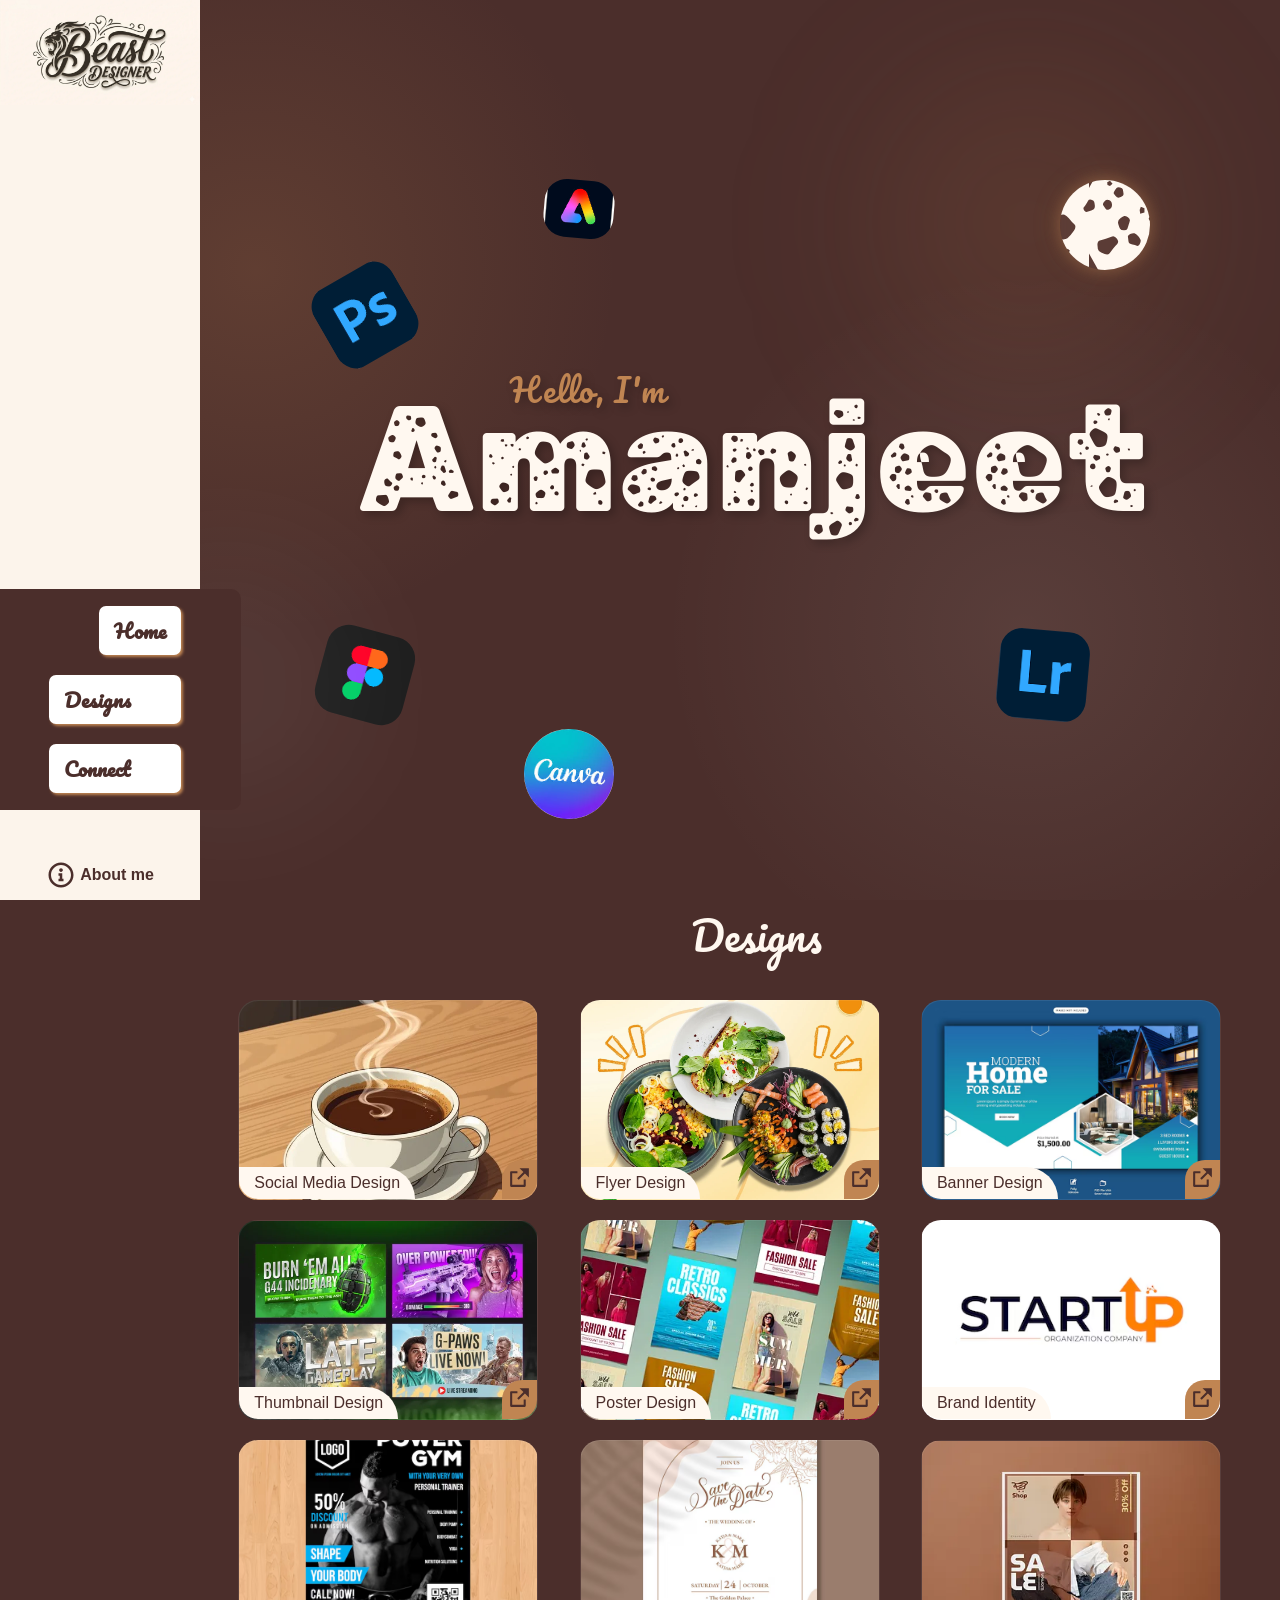
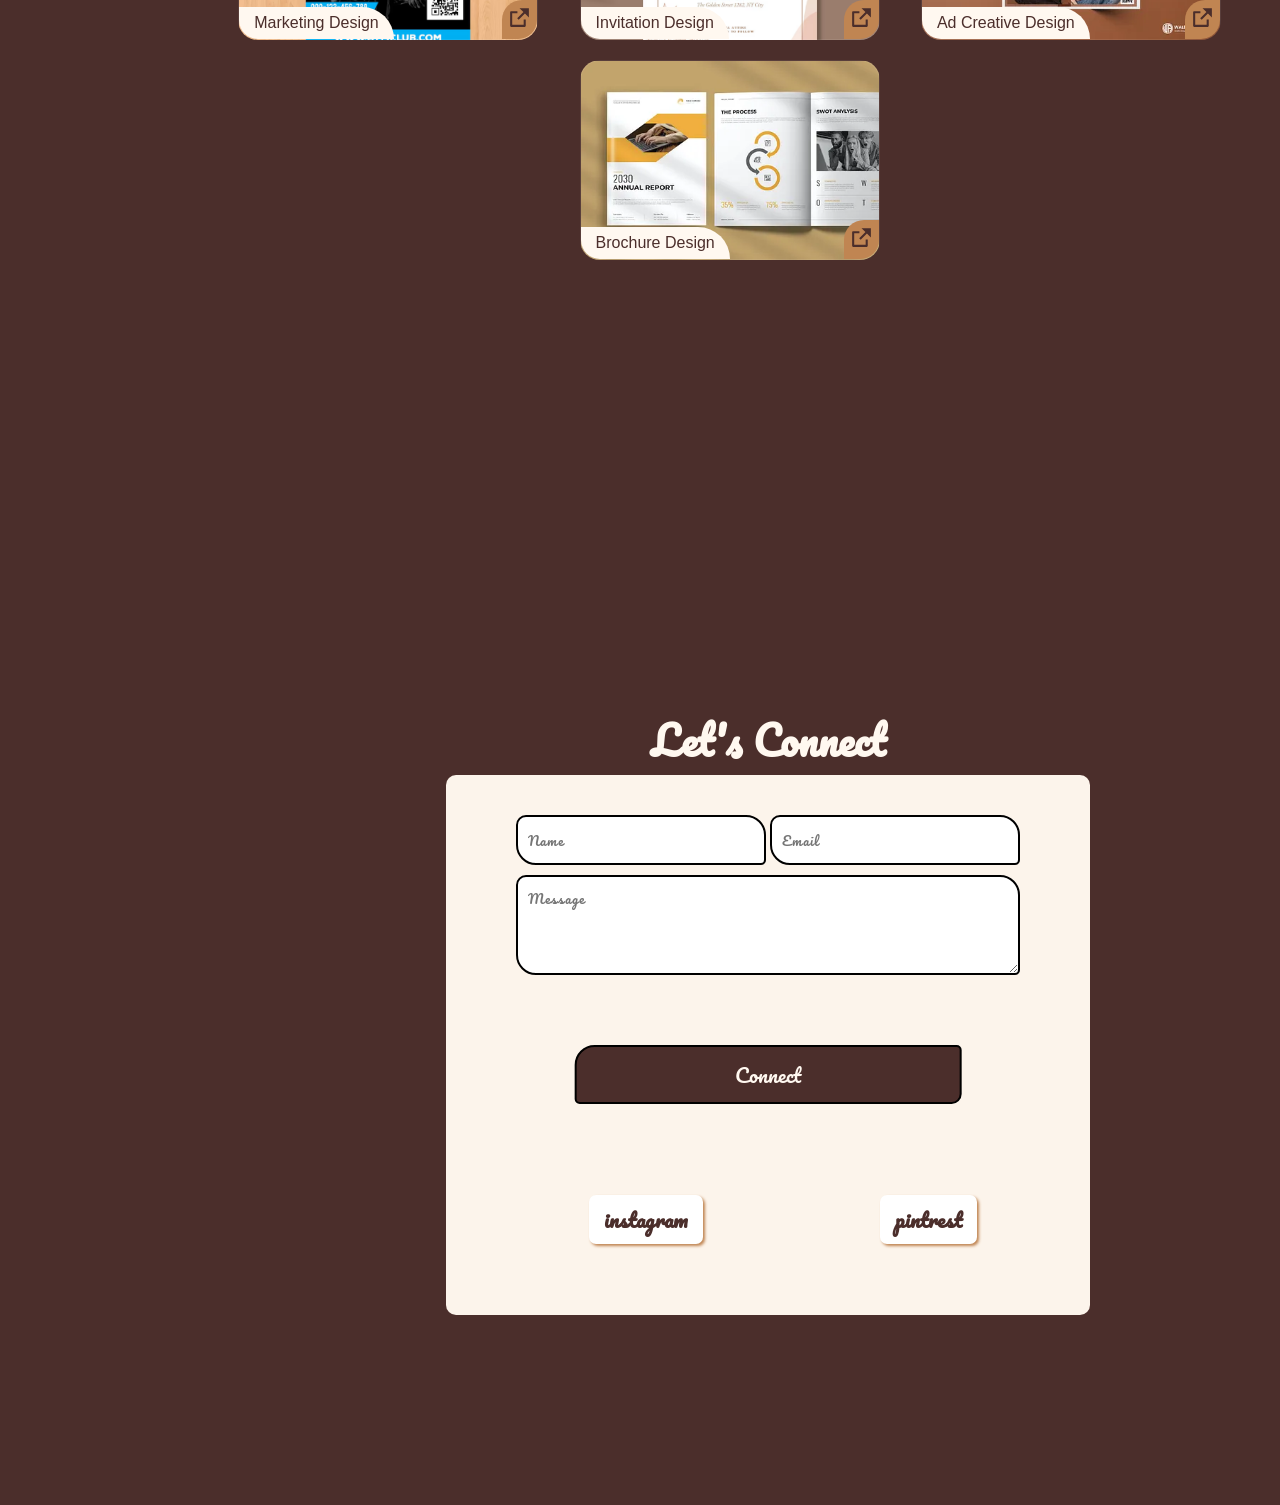
==== commit 34de6ff7: "images of skills" ====
--- a/index.html
+++ b/index.html
@@ -65,6 +65,70 @@
       <div class="first">
         <div id="home"></div>
         <div class="astro">K</div>
+        <div class="images">
+          <div
+            class="photoshop"
+            style="
+              top: 30%;
+              rotate: -30deg;
+              left: 25vw;
+              background-image: url(&quot;./src/images/photoshop.png&quot;);
+            "
+          ></div>
+          <div
+            class="illustrator"
+            style="
+              top: 25%;
+              rotate: 25deg;
+              right: 25vw;
+              cursor: grab;
+              background-image: url(&quot;./src/images/illustrator.png&quot;);
+            "
+          ></div>
+          <div
+            class="lightroom"
+            style="
+              bottom: 20%;
+              rotate: 5deg;
+              right: 15vw;
+              cursor: grab;
+              background-image: url(&quot;./src/images/lightroom.png&quot;);
+            "
+          ></div>
+          <div
+            class="figma"
+            style="
+              bottom: 20%;
+              rotate: 15deg;
+              left: 25vw;
+              cursor: grab;
+              background-image: url(&quot;./src/images/figma.png&quot;);
+            "
+          ></div>
+          <div
+            class="canva"
+            style="
+              bottom: 9%;
+              rotate: 5deg;
+              border-radius: 50%;
+              right: 52vw;
+              cursor: grab;
+              background-image: url(&quot;./src/images/canva.jpeg&quot;);
+            "
+          ></div>
+          <div class="express"
+          style="top: 20%;
+          height: 58px;
+          width: 70px;
+              rotate: 5deg;
+              right: 52vw;
+              background-size: cover;
+              cursor: grab;
+              background-image: url(&quot;./src/images/adobeexpress.jpeg&quot;);">
+
+          </div>
+        </div>
+
         <p></p>
         <h1>
           <span> Hello, I'm </span>
--- a/style.css
+++ b/style.css
@@ -60,7 +60,7 @@
   cursor: pointer;
 }
 .sense {
-  position:fixed;
+  position: fixed;
   top: 0px;
   height: 100vh;
   width: 100vw;
@@ -139,6 +139,25 @@
 }
 
 /* first page */
+
+.images {
+  height: 100vh;
+  width: 100vw;
+  background-color: transparent;
+  position: absolute;
+  top: 0px;
+  /* background-color: red; */
+}
+.images div {
+  width: 90px;
+  border-radius: 22px;
+  height: 90px;
+  position: absolute;
+  cursor: grab;
+  background-size: contain;
+  background-position: center;
+  background-repeat: no-repeat;
+}
 .first {
   height: 100vh;
   width: 100vw;
@@ -155,8 +174,16 @@
   right: 0;
   overflow: hidden;
   background:
-    radial-gradient(circle at 20% 30%, rgba(192, 133, 82, 0.18), transparent 30%),
-    radial-gradient(circle at 80% 70%, rgba(255, 248, 240, 0.08), transparent 30%);
+    radial-gradient(
+      circle at 20% 30%,
+      rgba(192, 133, 82, 0.18),
+      transparent 30%
+    ),
+    radial-gradient(
+      circle at 80% 70%,
+      rgba(255, 248, 240, 0.08),
+      transparent 30%
+    );
 }
 
 /* small glowing decorative circle */
@@ -274,7 +301,7 @@
   display: flex;
   margin-top: 100vh;
 }
-.designs{
+.designs {
   width: 80%;
   height: min-content;
   margin-left: 17vw;
@@ -286,44 +313,43 @@
   flex-wrap: wrap;
 }
 
-.headline{
+.headline {
   font-size: 40px;
   font-family: var(--cursive);
   position: absolute;
   left: 54%;
 }
-.card{
+.card {
   height: 200px;
   width: 300px;
   margin: 10px 20px;
   border: 5px solid var(--third-color);
-   border-radius: 20px;
+  border-radius: 20px;
   overflow: hidden;
   position: relative;
   background-size: cover;
   background-position: center;
-  border: 1px solid rgba(255,255,255,0.08);
+  border: 1px solid rgba(255, 255, 255, 0.08);
   box-shadow: var(--shadow);
   transition: 0.35s;
   z-index: -1;
-  background-position:center;
+  background-position: center;
   background-repeat: no-repeat;
   background-size: cover;
   cursor: pointer;
-  transition: .3s;
-}
-.card .cover{
+  transition: 0.3s;
+}
+.card .cover {
   height: 100%;
   width: 100%;
-  
-}
-.card:hover{
+}
+.card:hover {
   scale: 1.04;
 }
-.card h2{
-  -webkit-text-stroke: .2px var(--third-color);
+.card h2 {
+  -webkit-text-stroke: 0.2px var(--third-color);
   font-weight: 900;
-  transition: .3s;
+  transition: 0.3s;
   opacity: 0;
   margin-top: 20%;
   text-align: center;
@@ -336,7 +362,7 @@
   padding: 10px;
   margin: auto;
 }
-.card p{
+.card p {
   padding: 7px 15px;
   position: absolute;
   bottom: 0px;
@@ -344,14 +370,13 @@
   background-color: #fff8f0;
   border-top-right-radius: 50px;
 }
-.card a{
+.card a {
   position: absolute;
   bottom: 0px;
   right: 0px;
   padding: 5px;
-  background-color:#c08552;
+  background-color: #c08552;
   border-top-left-radius: 20px;
-  
 }
 
 #desingsPath {
@@ -396,7 +421,6 @@
   border-radius: 10px 20px 5px;
   letter-spacing: 1px;
   font-family: var(--cursive);
-
 }
 
 form textarea {
@@ -421,9 +445,8 @@
   color: var(--primary-color);
   font-size: 20px;
   cursor: pointer;
-
-}
-.social_media{
+}
+.social_media {
   display: flex;
   width: 100%;
   height: min-content;
@@ -432,7 +455,7 @@
   bottom: 10%;
   color: var(--fourth-color);
 }
-.social_media ul{
+.social_media ul {
   margin: 0%;
   display: flex;
   width: 100%;
@@ -490,7 +513,7 @@
     position: relative;
   }
 
-   .first {
+  .first {
     width: 100%;
     margin-left: 0;
     padding: 120px 20px 40px;
@@ -635,4 +658,4 @@
     top: 20%;
     transform: translateX(-50%);
   }
-}+}
